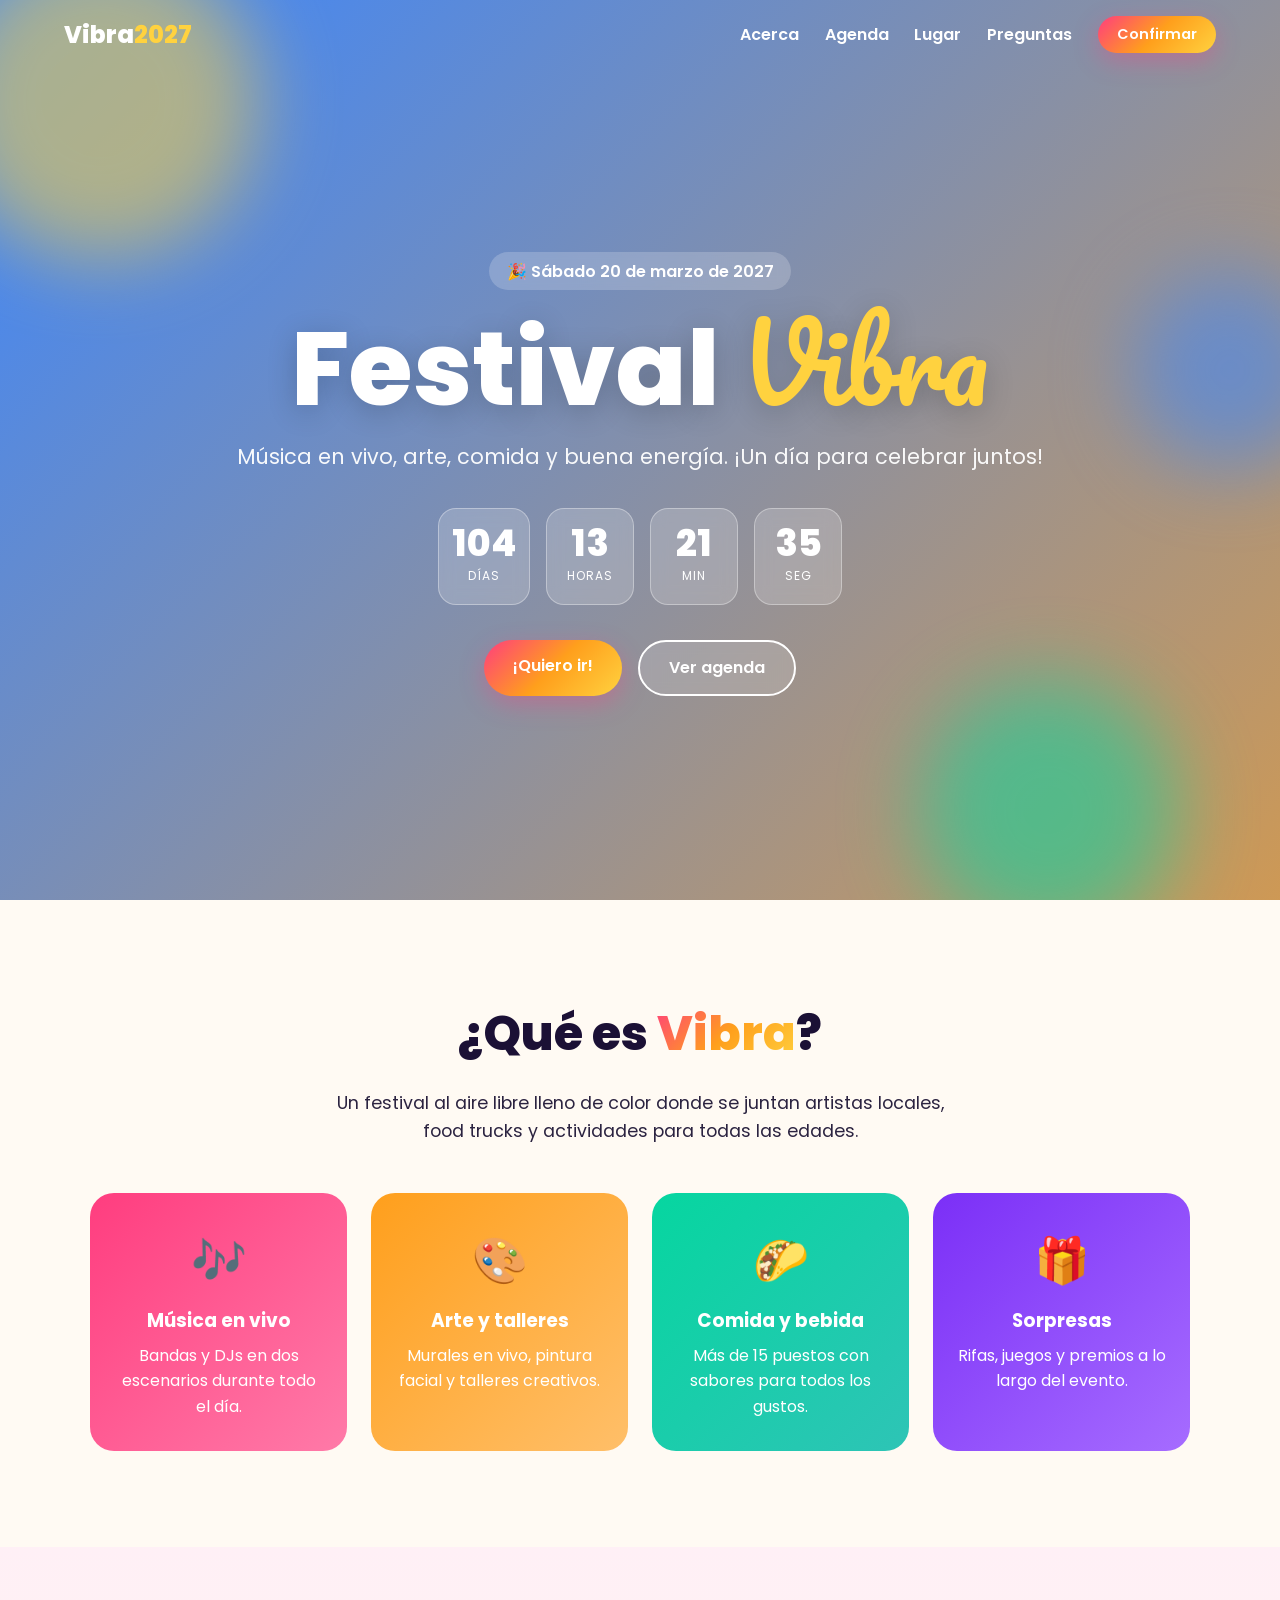
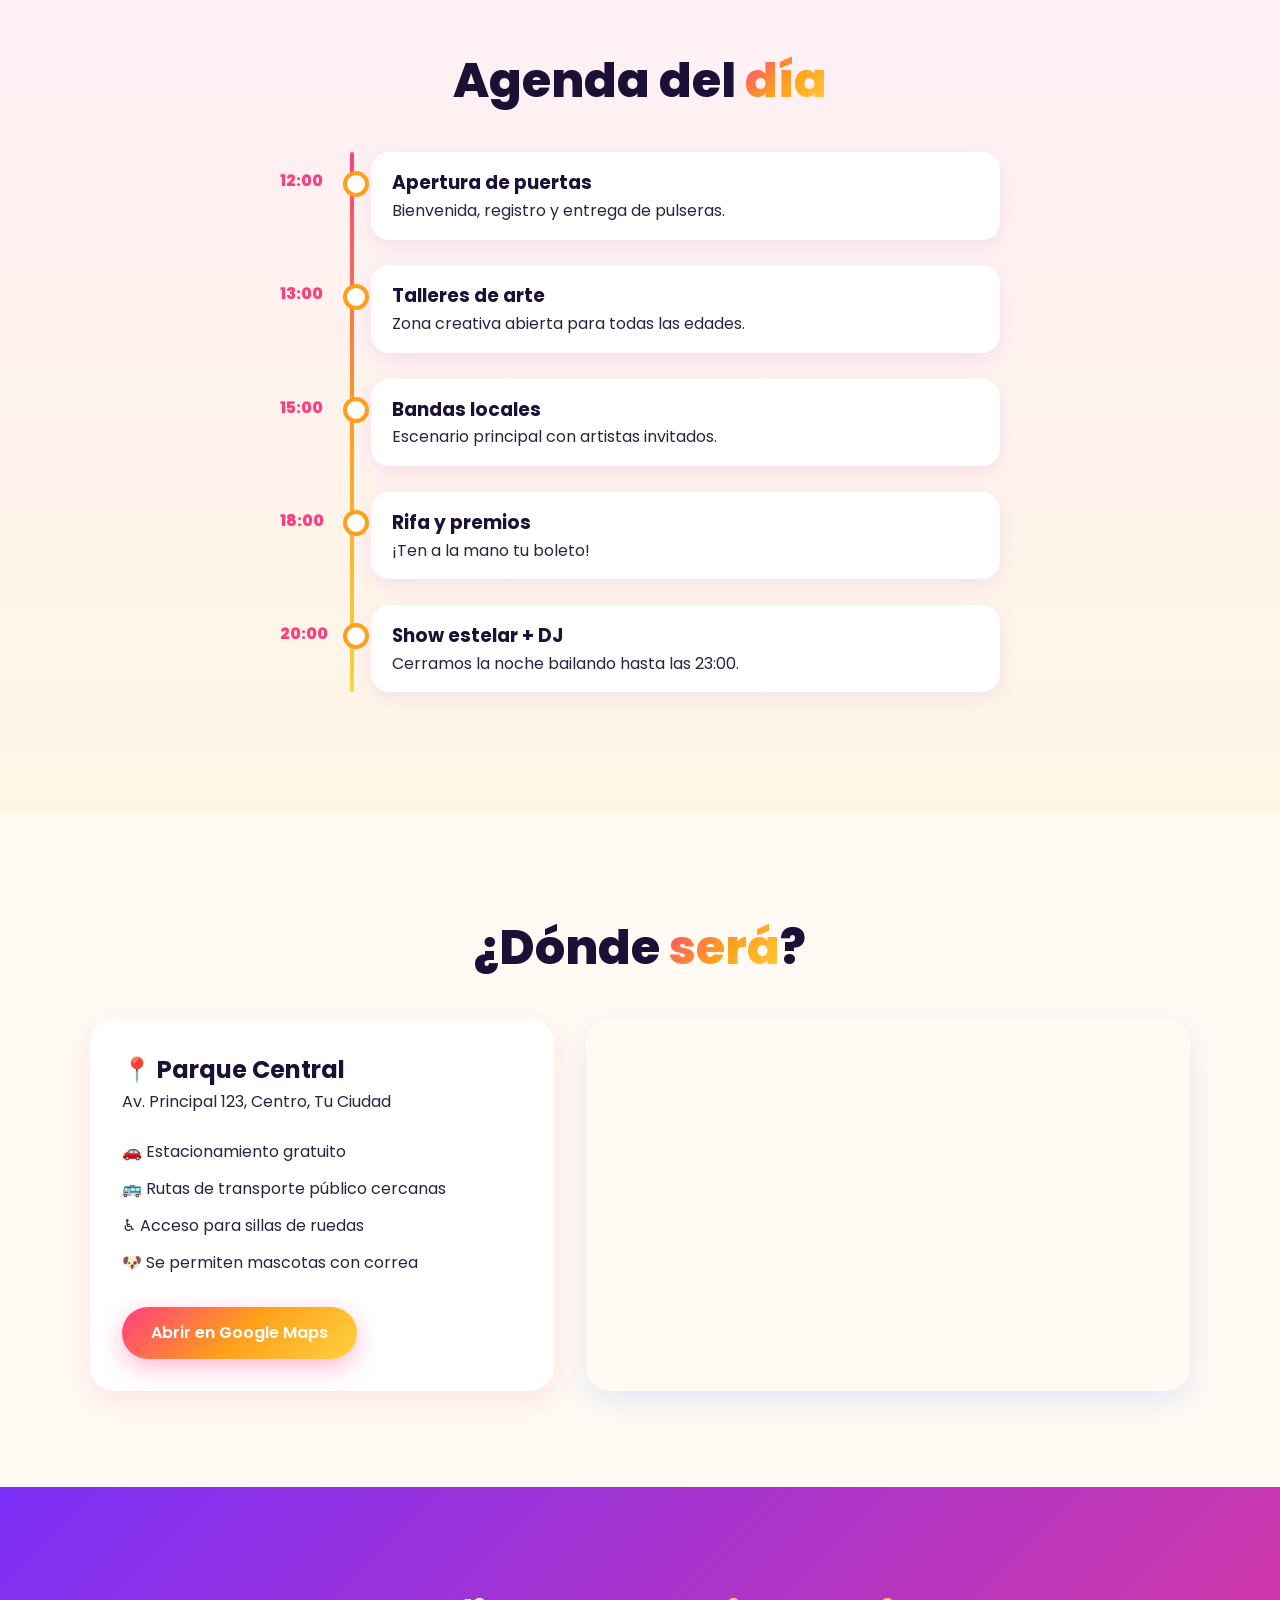
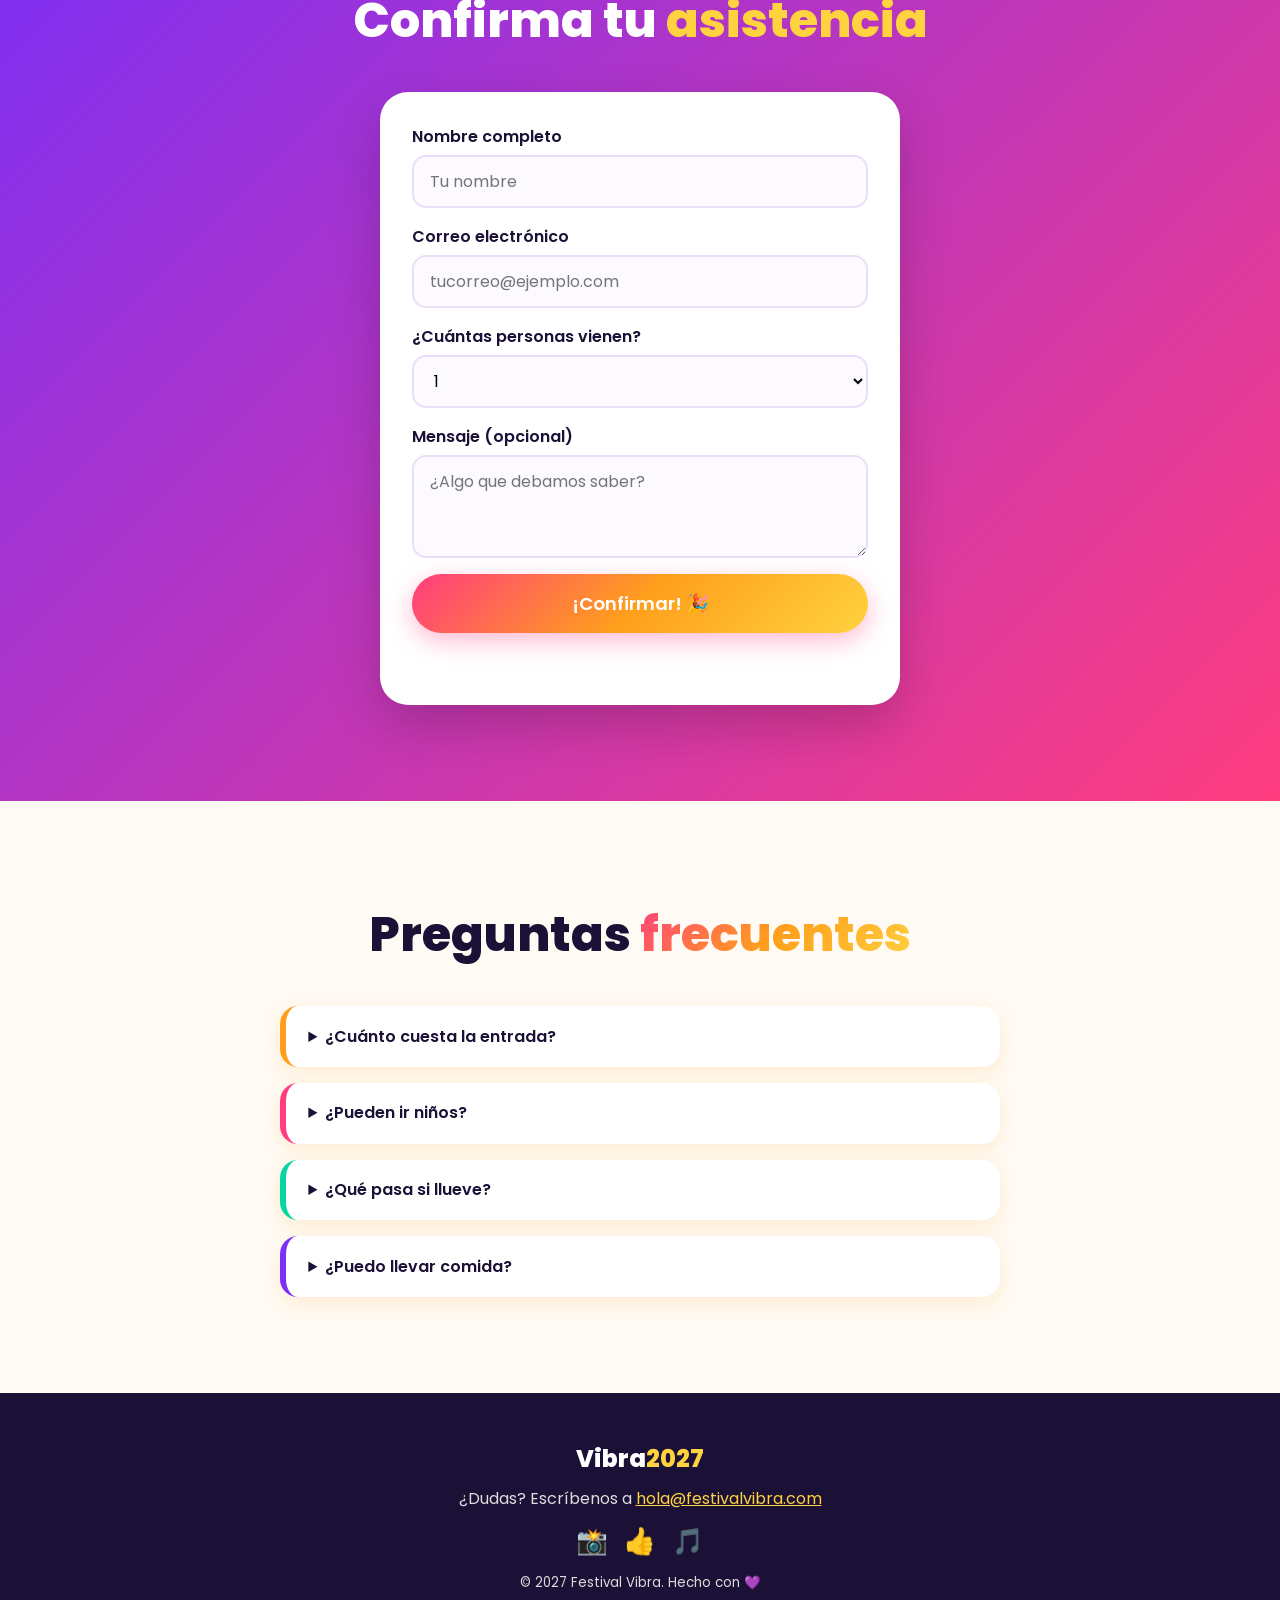
==== index.html @ 3b20f8aa "Agregar página web del evento Festival Vibra Página colorida con portada animada, cuenta regresiva, " ====
<!DOCTYPE html>
<html lang="es">
<head>
  <meta charset="UTF-8" />
  <meta name="viewport" content="width=device-width, initial-scale=1.0" />
  <title>Festival Vibra 2027</title>
  <meta name="description" content="Festival Vibra 2027: música, arte y comida en un solo lugar. ¡Confirma tu asistencia!" />
  <link rel="preconnect" href="https://fonts.googleapis.com" />
  <link rel="preconnect" href="https://fonts.gstatic.com" crossorigin />
  <link href="https://fonts.googleapis.com/css2?family=Poppins:wght@400;600;800&family=Pacifico&display=swap" rel="stylesheet" />
  <link rel="stylesheet" href="styles.css" />
</head>
<body>
  <!-- Navegación -->
  <header class="nav">
    <a href="#inicio" class="logo">Vibra<span>2027</span></a>
    <button class="nav-toggle" aria-label="Abrir menú" aria-expanded="false">☰</button>
    <nav class="nav-links">
      <a href="#acerca">Acerca</a>
      <a href="#agenda">Agenda</a>
      <a href="#lugar">Lugar</a>
      <a href="#faq">Preguntas</a>
      <a href="#rsvp" class="btn btn-small">Confirmar</a>
    </nav>
  </header>

  <!-- Portada -->
  <section id="inicio" class="hero">
    <div class="blob b1"></div>
    <div class="blob b2"></div>
    <div class="blob b3"></div>
    <div class="hero-content">
      <p class="tag">🎉 Sábado 20 de marzo de 2027</p>
      <h1>Festival <span class="script">Vibra</span></h1>
      <p class="subtitle">Música en vivo, arte, comida y buena energía. ¡Un día para celebrar juntos!</p>

      <div class="countdown" id="countdown" aria-live="polite">
        <div><span id="dias">00</span><small>Días</small></div>
        <div><span id="horas">00</span><small>Horas</small></div>
        <div><span id="minutos">00</span><small>Min</small></div>
        <div><span id="segundos">00</span><small>Seg</small></div>
      </div>

      <div class="hero-buttons">
        <a href="#rsvp" class="btn">¡Quiero ir!</a>
        <a href="#agenda" class="btn btn-outline">Ver agenda</a>
      </div>
    </div>
  </section>

  <!-- Acerca -->
  <section id="acerca" class="section">
    <h2 class="title">¿Qué es <span>Vibra</span>?</h2>
    <p class="lead">Un festival al aire libre lleno de color donde se juntan artistas locales, food trucks y actividades para todas las edades.</p>
    <div class="cards">
      <article class="card c-pink reveal">
        <div class="icon">🎶</div>
        <h3>Música en vivo</h3>
        <p>Bandas y DJs en dos escenarios durante todo el día.</p>
      </article>
      <article class="card c-orange reveal">
        <div class="icon">🎨</div>
        <h3>Arte y talleres</h3>
        <p>Murales en vivo, pintura facial y talleres creativos.</p>
      </article>
      <article class="card c-teal reveal">
        <div class="icon">🌮</div>
        <h3>Comida y bebida</h3>
        <p>Más de 15 puestos con sabores para todos los gustos.</p>
      </article>
      <article class="card c-purple reveal">
        <div class="icon">🎁</div>
        <h3>Sorpresas</h3>
        <p>Rifas, juegos y premios a lo largo del evento.</p>
      </article>
    </div>
  </section>

  <!-- Agenda -->
  <section id="agenda" class="section section-alt">
    <h2 class="title">Agenda del <span>día</span></h2>
    <ol class="timeline">
      <li class="reveal"><time>12:00</time><div><h3>Apertura de puertas</h3><p>Bienvenida, registro y entrega de pulseras.</p></div></li>
      <li class="reveal"><time>13:00</time><div><h3>Talleres de arte</h3><p>Zona creativa abierta para todas las edades.</p></div></li>
      <li class="reveal"><time>15:00</time><div><h3>Bandas locales</h3><p>Escenario principal con artistas invitados.</p></div></li>
      <li class="reveal"><time>18:00</time><div><h3>Rifa y premios</h3><p>¡Ten a la mano tu boleto!</p></div></li>
      <li class="reveal"><time>20:00</time><div><h3>Show estelar + DJ</h3><p>Cerramos la noche bailando hasta las 23:00.</p></div></li>
    </ol>
  </section>

  <!-- Lugar -->
  <section id="lugar" class="section">
    <h2 class="title">¿Dónde <span>será</span>?</h2>
    <div class="place">
      <div class="place-info reveal">
        <h3>📍 Parque Central</h3>
        <p>Av. Principal 123, Centro, Tu Ciudad</p>
        <ul>
          <li>🚗 Estacionamiento gratuito</li>
          <li>🚌 Rutas de transporte público cercanas</li>
          <li>♿ Acceso para sillas de ruedas</li>
          <li>🐶 Se permiten mascotas con correa</li>
        </ul>
        <a class="btn" target="_blank" rel="noopener" href="https://www.google.com/maps/search/?api=1&query=Parque+Central">Abrir en Google Maps</a>
      </div>
      <div class="map reveal">
        <iframe title="Mapa del lugar" loading="lazy"
          src="https://www.google.com/maps?q=Parque+Central&output=embed"></iframe>
      </div>
    </div>
  </section>

  <!-- RSVP -->
  <section id="rsvp" class="section section-rsvp">
    <h2 class="title light">Confirma tu <span>asistencia</span></h2>
    <form id="rsvp-form" class="rsvp-form reveal" novalidate>
      <label>Nombre completo
        <input type="text" name="nombre" required placeholder="Tu nombre" />
      </label>
      <label>Correo electrónico
        <input type="email" name="correo" required placeholder="tucorreo@ejemplo.com" />
      </label>
      <label>¿Cuántas personas vienen?
        <select name="personas">
          <option>1</option><option>2</option><option>3</option><option>4</option><option>5+</option>
        </select>
      </label>
      <label>Mensaje (opcional)
        <textarea name="mensaje" rows="3" placeholder="¿Algo que debamos saber?"></textarea>
      </label>
      <button type="submit" class="btn btn-big">¡Confirmar! 🎉</button>
      <p class="form-msg" id="form-msg" role="status"></p>
    </form>
  </section>

  <!-- FAQ -->
  <section id="faq" class="section">
    <h2 class="title">Preguntas <span>frecuentes</span></h2>
    <div class="faq">
      <details><summary>¿Cuánto cuesta la entrada?</summary><p>La entrada es gratuita, solo necesitas confirmar tu asistencia.</p></details>
      <details><summary>¿Pueden ir niños?</summary><p>¡Claro! Habrá zona infantil y actividades para toda la familia.</p></details>
      <details><summary>¿Qué pasa si llueve?</summary><p>Contamos con carpas techadas; el evento se realiza con lluvia o sol.</p></details>
      <details><summary>¿Puedo llevar comida?</summary><p>Puedes llevar agua y snacks; también habrá muchos puestos de comida.</p></details>
    </div>
  </section>

  <footer class="footer">
    <p class="logo">Vibra<span>2027</span></p>
    <p>¿Dudas? Escríbenos a <a href="mailto:hola@festivalvibra.com">hola@festivalvibra.com</a></p>
    <div class="social">
      <a href="#" aria-label="Instagram">📸</a>
      <a href="#" aria-label="Facebook">👍</a>
      <a href="#" aria-label="TikTok">🎵</a>
    </div>
    <small>© 2027 Festival Vibra. Hecho con 💜</small>
  </footer>

  <script src="script.js"></script>
</body>
</html>
---- styles.css ----
/* ===== Colores (cámbialos aquí) ===== */
:root {
  --rosa: #ff3d7f;
  --naranja: #ff9f1c;
  --amarillo: #ffd23f;
  --turquesa: #06d6a0;
  --morado: #7b2ff7;
  --azul: #3a86ff;
  --oscuro: #1b1035;
  --texto: #2b2340;
  --fondo: #fffaf3;
  --degradado: linear-gradient(135deg, var(--rosa), var(--naranja) 50%, var(--amarillo));
}

* { box-sizing: border-box; margin: 0; padding: 0; }
html { scroll-behavior: smooth; }
body {
  font-family: "Poppins", system-ui, sans-serif;
  color: var(--texto);
  background: var(--fondo);
  line-height: 1.6;
  overflow-x: hidden;
}
a { color: inherit; }
img, iframe { max-width: 100%; }

/* ===== Botones ===== */
.btn {
  display: inline-block;
  padding: 0.85rem 1.8rem;
  border: none;
  border-radius: 999px;
  background: var(--degradado);
  color: #fff;
  font: 600 1rem "Poppins", sans-serif;
  text-decoration: none;
  cursor: pointer;
  box-shadow: 0 8px 24px rgba(255, 61, 127, 0.35);
  transition: transform 0.2s, box-shadow 0.2s;
}
.btn:hover { transform: translateY(-3px) scale(1.03); box-shadow: 0 12px 30px rgba(255, 61, 127, 0.5); }
.btn-outline { background: rgba(255,255,255,0.15); border: 2px solid #fff; box-shadow: none; backdrop-filter: blur(6px); }
.btn-small { padding: 0.5rem 1.2rem; font-size: 0.9rem; }
.btn-big { width: 100%; font-size: 1.15rem; padding: 1rem; }

/* ===== Navegación ===== */
.nav {
  position: fixed; inset: 0 0 auto 0; z-index: 50;
  display: flex; align-items: center; justify-content: space-between;
  padding: 1rem 5vw;
  transition: background 0.3s, box-shadow 0.3s;
}
.nav.scrolled { background: rgba(27, 16, 53, 0.92); backdrop-filter: blur(10px); box-shadow: 0 4px 20px rgba(0,0,0,0.2); }
.logo { font: 800 1.5rem "Poppins", sans-serif; color: #fff; text-decoration: none; }
.logo span { color: var(--amarillo); }
.nav-links { display: flex; gap: 1.6rem; align-items: center; }
.nav-links a { color: #fff; text-decoration: none; font-weight: 600; }
.nav-links a:not(.btn):hover { color: var(--amarillo); }
.nav-toggle { display: none; background: none; border: none; color: #fff; font-size: 1.8rem; cursor: pointer; }

/* ===== Portada ===== */
.hero {
  position: relative; min-height: 100vh;
  display: grid; place-items: center; text-align: center;
  padding: 7rem 1rem 4rem;
  background: linear-gradient(-45deg, var(--morado), var(--rosa), var(--naranja), var(--azul));
  background-size: 400% 400%;
  animation: gradiente 14s ease infinite;
  color: #fff; overflow: hidden;
}
@keyframes gradiente { 0%,100% { background-position: 0% 50%; } 50% { background-position: 100% 50%; } }
.blob { position: absolute; border-radius: 50%; filter: blur(40px); opacity: 0.55; animation: flotar 9s ease-in-out infinite; }
.b1 { width: 320px; height: 320px; background: var(--amarillo); top: -60px; left: -60px; }
.b2 { width: 260px; height: 260px; background: var(--turquesa); bottom: -40px; right: 8%; animation-delay: -3s; }
.b3 { width: 200px; height: 200px; background: var(--azul); top: 30%; right: -50px; animation-delay: -6s; }
@keyframes flotar { 0%,100% { transform: translate(0,0) scale(1); } 50% { transform: translate(30px,-30px) scale(1.1); } }
.hero-content { position: relative; z-index: 1; max-width: 820px; }
.tag { display: inline-block; background: rgba(255,255,255,0.2); padding: 0.4rem 1.1rem; border-radius: 999px; font-weight: 600; backdrop-filter: blur(6px); }
.hero h1 { font-size: clamp(3rem, 10vw, 6.5rem); font-weight: 800; line-height: 1.05; margin: 1rem 0; text-shadow: 0 6px 30px rgba(0,0,0,0.2); }
.script { font-family: "Pacifico", cursive; font-weight: 400; color: var(--amarillo); }
.subtitle { font-size: clamp(1.05rem, 2.5vw, 1.3rem); opacity: 0.95; }

.countdown { display: flex; justify-content: center; gap: 1rem; margin: 2.2rem 0; flex-wrap: wrap; }
.countdown div {
  min-width: 88px; padding: 1rem 0.8rem; border-radius: 18px;
  background: rgba(255,255,255,0.18); backdrop-filter: blur(8px);
  border: 1px solid rgba(255,255,255,0.35);
}
.countdown span { display: block; font-size: 2.3rem; font-weight: 800; line-height: 1; }
.countdown small { text-transform: uppercase; letter-spacing: 1px; font-size: 0.75rem; }
.hero-buttons { display: flex; gap: 1rem; justify-content: center; flex-wrap: wrap; }

/* ===== Secciones ===== */
.section { padding: 6rem 5vw; text-align: center; }
.section-alt { background: linear-gradient(180deg, #fff0f6, #fff6e5); }
.title { font-size: clamp(2rem, 5vw, 3rem); font-weight: 800; color: var(--oscuro); margin-bottom: 1rem; }
.title span { background: var(--degradado); -webkit-background-clip: text; background-clip: text; color: transparent; }
.title.light { color: #fff; }
.title.light span { background: none; color: var(--amarillo); }
.lead { max-width: 640px; margin: 0 auto 3rem; font-size: 1.1rem; }

/* Tarjetas */
.cards { display: grid; grid-template-columns: repeat(auto-fit, minmax(220px, 1fr)); gap: 1.5rem; max-width: 1100px; margin: 0 auto; }
.card { padding: 2rem 1.5rem; border-radius: 24px; color: #fff; transition: transform 0.3s; }
.card:hover { transform: translateY(-8px) rotate(-1deg); }
.card .icon { font-size: 2.8rem; margin-bottom: 0.6rem; }
.card h3 { margin-bottom: 0.4rem; }
.c-pink { background: linear-gradient(135deg, #ff3d7f, #ff7aa8); }
.c-orange { background: linear-gradient(135deg, #ff9f1c, #ffbf69); }
.c-teal { background: linear-gradient(135deg, #06d6a0, #2ec4b6); }
.c-purple { background: linear-gradient(135deg, #7b2ff7, #a66cff); }

/* Agenda */
.timeline { list-style: none; max-width: 720px; margin: 2rem auto 0; text-align: left; position: relative; }
.timeline::before { content: ""; position: absolute; left: 70px; top: 0; bottom: 0; width: 4px; border-radius: 4px; background: var(--degradado); }
.timeline li { display: flex; gap: 2.2rem; align-items: flex-start; margin-bottom: 1.6rem; position: relative; }
.timeline time { flex: 0 0 56px; font-weight: 800; color: var(--rosa); padding-top: 1rem; }
.timeline li::before { content: ""; position: absolute; left: 63px; top: 1.15rem; width: 18px; height: 18px; border-radius: 50%; background: #fff; border: 4px solid var(--naranja); }
.timeline li div { background: #fff; padding: 1rem 1.3rem; border-radius: 18px; box-shadow: 0 6px 20px rgba(123,47,247,0.1); flex: 1; }
.timeline h3 { color: var(--oscuro); }

/* Lugar */
.place { display: grid; grid-template-columns: 1fr 1.3fr; gap: 2rem; max-width: 1100px; margin: 2rem auto 0; text-align: left; align-items: stretch; }
.place-info { background: #fff; padding: 2rem; border-radius: 24px; box-shadow: 0 10px 30px rgba(255,61,127,0.12); }
.place-info h3 { font-size: 1.5rem; color: var(--oscuro); }
.place-info ul { list-style: none; margin: 1.2rem 0 1.6rem; }
.place-info li { padding: 0.35rem 0; }
.map { border-radius: 24px; overflow: hidden; min-height: 320px; box-shadow: 0 10px 30px rgba(58,134,255,0.15); }
.map iframe { width: 100%; height: 100%; min-height: 320px; border: 0; }

/* RSVP */
.section-rsvp { background: linear-gradient(135deg, var(--morado), var(--rosa)); }
.rsvp-form {
  max-width: 520px; margin: 2rem auto 0; padding: 2rem;
  background: #fff; border-radius: 28px; text-align: left;
  display: grid; gap: 1rem; box-shadow: 0 20px 50px rgba(0,0,0,0.2);
}
.rsvp-form label { min-width: 0; display: grid; gap: 0.35rem; font-weight: 600; color: var(--oscuro); }
.rsvp-form input, .rsvp-form select, .rsvp-form textarea {
  font: 400 1rem "Poppins", sans-serif; padding: 0.75rem 1rem;
  width: 100%; min-width: 0;
  border: 2px solid #eadff7; border-radius: 14px; background: #fcfaff;
  transition: border-color 0.2s, box-shadow 0.2s;
}
.rsvp-form input:focus, .rsvp-form select:focus, .rsvp-form textarea:focus { outline: none; border-color: var(--rosa); box-shadow: 0 0 0 4px rgba(255,61,127,0.15); }
.rsvp-form .invalid { border-color: #e63946; }
.form-msg { text-align: center; font-weight: 600; min-height: 1.5em; }
.form-msg.ok { color: #058c68; }
.form-msg.error { color: #e63946; }

/* FAQ */
.faq { max-width: 720px; margin: 2rem auto 0; text-align: left; display: grid; gap: 1rem; }
.faq details { background: #fff; border-radius: 18px; padding: 1.1rem 1.4rem; box-shadow: 0 6px 18px rgba(255,159,28,0.15); border-left: 6px solid var(--naranja); }
.faq details:nth-child(2) { border-color: var(--rosa); }
.faq details:nth-child(3) { border-color: var(--turquesa); }
.faq details:nth-child(4) { border-color: var(--morado); }
.faq summary { font-weight: 600; cursor: pointer; color: var(--oscuro); }
.faq details p { margin-top: 0.6rem; }

/* Footer */
.footer { background: var(--oscuro); color: #ddd; text-align: center; padding: 3rem 1rem; display: grid; gap: 0.6rem; }
.footer a { color: var(--amarillo); }
.social { display: flex; justify-content: center; gap: 1rem; font-size: 1.6rem; }
.social a { text-decoration: none; transition: transform 0.2s; }
.social a:hover { transform: scale(1.25); }

/* Animación al hacer scroll */
.reveal { opacity: 0; transform: translateY(30px); transition: opacity 0.7s ease, transform 0.7s ease; }
.reveal.visible { opacity: 1; transform: none; }

/* Confeti */
.confeti { position: fixed; top: -12px; width: 10px; height: 14px; z-index: 100; pointer-events: none; animation: caer linear forwards; }
@keyframes caer { to { transform: translateY(105vh) rotate(720deg); } }

/* ===== Celular ===== */
@media (max-width: 800px) {
  .nav-toggle { display: block; }
  .nav-links {
    position: absolute; top: 100%; left: 0; right: 0;
    flex-direction: column; gap: 1rem; padding: 1.5rem;
    background: rgba(27,16,53,0.97);
    display: none;
  }
  .nav-links.open { display: flex; }
  .nav { background: rgba(27,16,53,0.85); }
  .place { grid-template-columns: 1fr; }
  .rsvp-form { padding: 1.4rem; }
  .countdown div { min-width: 70px; }
  .countdown span { font-size: 1.8rem; }
  .timeline::before { left: 54px; }
  .timeline li { gap: 1.6rem; }
  .timeline time { flex-basis: 44px; font-size: 0.9rem; }
  .timeline li::before { left: 47px; }
}

@media (prefers-reduced-motion: reduce) {
  *, *::before, *::after { animation: none !important; transition: none !important; }
  .reveal { opacity: 1; transform: none; }
}
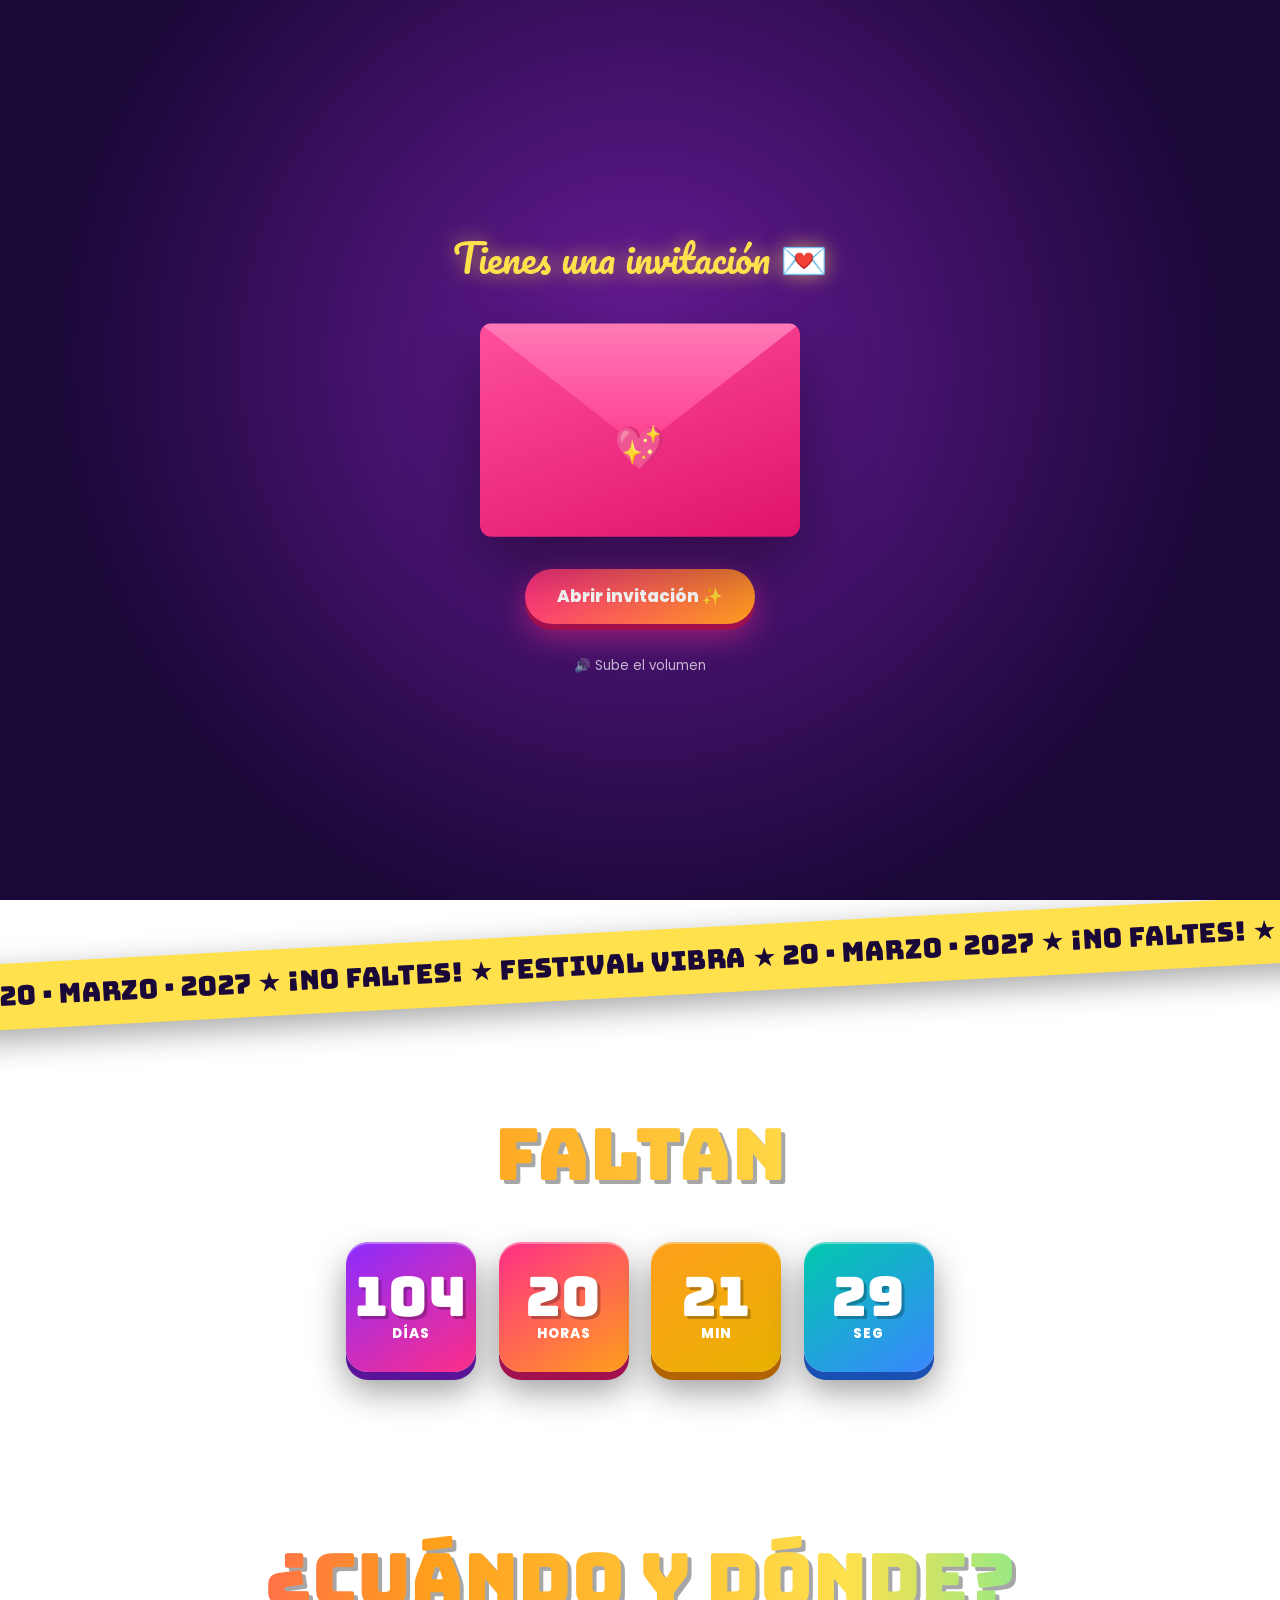
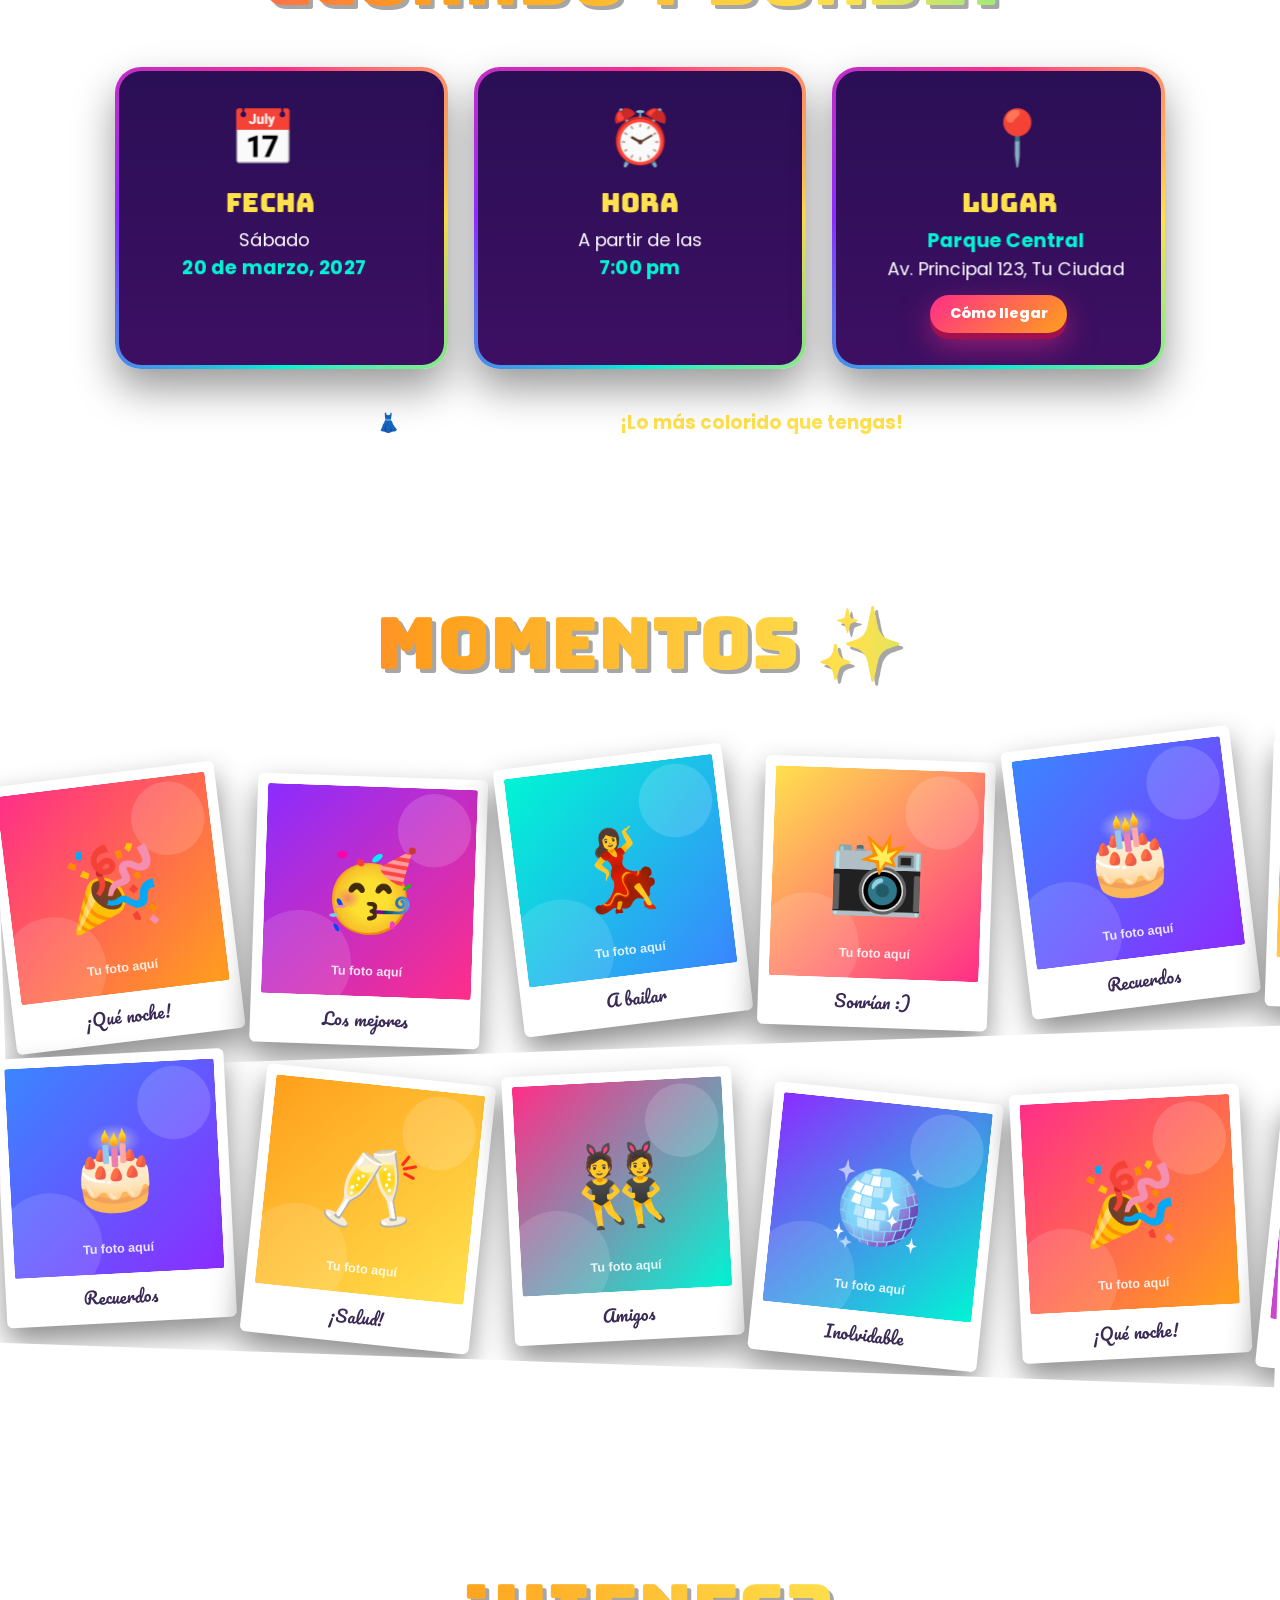
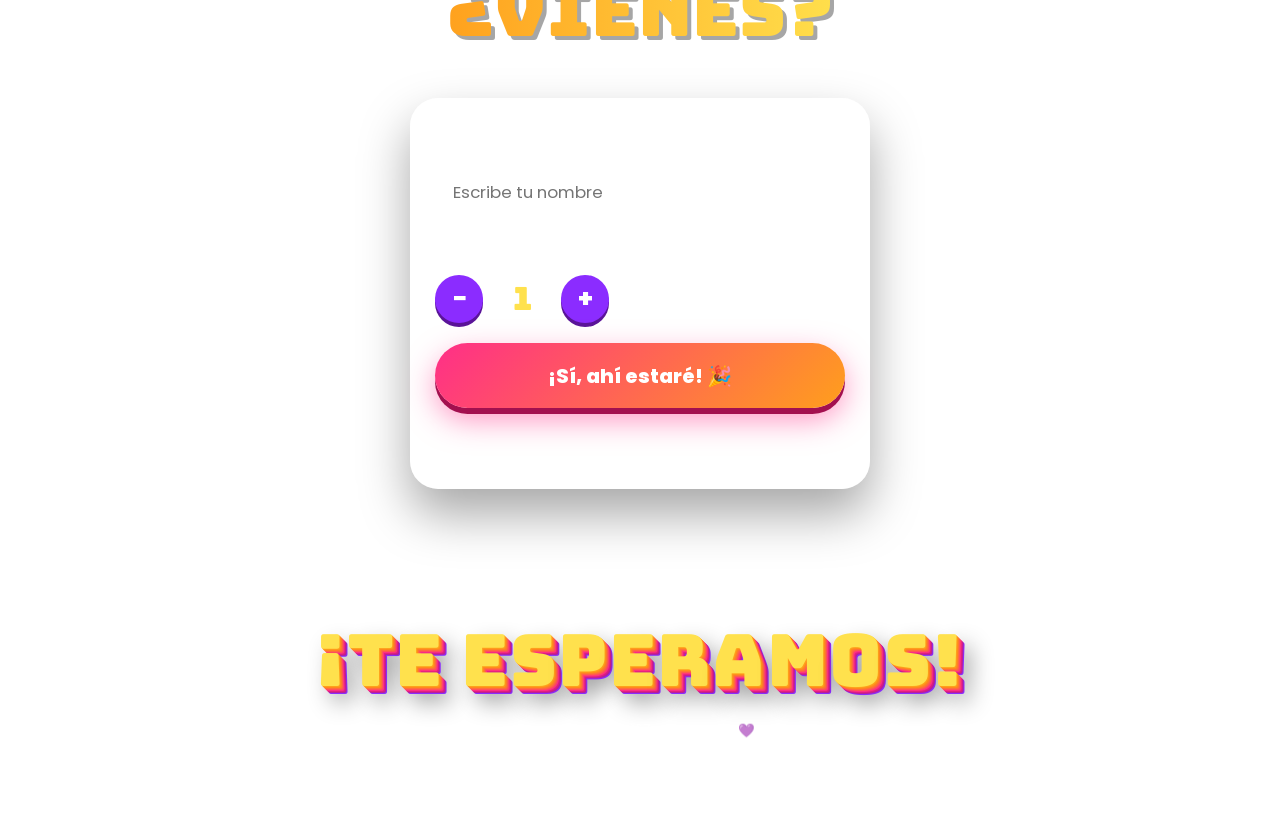
==== commit 0593bc22: "Convertir la página en invitación interactiva con 3D y música - Sobre animado que se abre al tocarlo" ====
--- a/index.html
+++ b/index.html
@@ -3,158 +3,135 @@
 <head>
   <meta charset="UTF-8" />
   <meta name="viewport" content="width=device-width, initial-scale=1.0" />
-  <title>Festival Vibra 2027</title>
-  <meta name="description" content="Festival Vibra 2027: música, arte y comida en un solo lugar. ¡Confirma tu asistencia!" />
+  <title>Festival Vibra · Invitación</title>
+  <meta name="description" content="¡Estás invitad@ al Festival Vibra! Sábado 20 de marzo de 2027." />
+  <meta name="theme-color" content="#2a0b4d" />
   <link rel="preconnect" href="https://fonts.googleapis.com" />
   <link rel="preconnect" href="https://fonts.gstatic.com" crossorigin />
-  <link href="https://fonts.googleapis.com/css2?family=Poppins:wght@400;600;800&family=Pacifico&display=swap" rel="stylesheet" />
+  <link href="https://fonts.googleapis.com/css2?family=Bungee&family=Pacifico&family=Poppins:wght@400;600;800&display=swap" rel="stylesheet" />
   <link rel="stylesheet" href="styles.css" />
 </head>
-<body>
-  <!-- Navegación -->
-  <header class="nav">
-    <a href="#inicio" class="logo">Vibra<span>2027</span></a>
-    <button class="nav-toggle" aria-label="Abrir menú" aria-expanded="false">☰</button>
-    <nav class="nav-links">
-      <a href="#acerca">Acerca</a>
-      <a href="#agenda">Agenda</a>
-      <a href="#lugar">Lugar</a>
-      <a href="#faq">Preguntas</a>
-      <a href="#rsvp" class="btn btn-small">Confirmar</a>
-    </nav>
-  </header>
+<body class="bloqueado">
 
-  <!-- Portada -->
-  <section id="inicio" class="hero">
-    <div class="blob b1"></div>
-    <div class="blob b2"></div>
-    <div class="blob b3"></div>
-    <div class="hero-content">
-      <p class="tag">🎉 Sábado 20 de marzo de 2027</p>
-      <h1>Festival <span class="script">Vibra</span></h1>
-      <p class="subtitle">Música en vivo, arte, comida y buena energía. ¡Un día para celebrar juntos!</p>
+  <!-- ===== Pantalla de entrada: sobre que se abre ===== -->
+  <div id="intro" class="intro">
+    <p class="intro-texto">Tienes una invitación 💌</p>
+    <div class="sobre" id="sobre" role="button" tabindex="0" aria-label="Abrir invitación">
+      <div class="carta"><span>20·03·27</span></div>
+      <div class="frente"></div>
+      <div class="solapa"></div>
+      <div class="sello">💖</div>
+    </div>
+    <button class="btn" id="abrir">Abrir invitación ✨</button>
+    <small class="intro-nota">🔊 Sube el volumen</small>
+  </div>
 
-      <div class="countdown" id="countdown" aria-live="polite">
-        <div><span id="dias">00</span><small>Días</small></div>
-        <div><span id="horas">00</span><small>Horas</small></div>
-        <div><span id="minutos">00</span><small>Min</small></div>
-        <div><span id="segundos">00</span><small>Seg</small></div>
-      </div>
+  <!-- Fondo 3D -->
+  <canvas id="fondo3d" aria-hidden="true"></canvas>
+  <div id="flotantes" aria-hidden="true"></div>
 
-      <div class="hero-buttons">
-        <a href="#rsvp" class="btn">¡Quiero ir!</a>
-        <a href="#agenda" class="btn btn-outline">Ver agenda</a>
+  <!-- Botón de música -->
+  <button id="musica" class="musica" aria-label="Pausar o reproducir música">
+    <span class="eq"><i></i><i></i><i></i><i></i></span>
+  </button>
+
+  <main>
+    <!-- ===== Portada ===== -->
+    <section class="hero">
+      <p class="pre reveal">Te invitamos al</p>
+      <h1 class="titulo3d" data-ola>FESTIVAL</h1>
+      <p class="neon">Vibra</p>
+      <p class="chips reveal">
+        <span>🎶 Música</span><span>💃 Baile</span><span>🎁 Sorpresas</span>
+      </p>
+      <a href="#cuenta" class="bajar" aria-label="Ver más">⌄</a>
+    </section>
+
+    <!-- Banda que se mueve -->
+    <div class="banda" aria-hidden="true">
+      <div class="banda-track">
+        <span>★ 20 · MARZO · 2027 ★ ¡NO FALTES! ★ FESTIVAL VIBRA ★ 20 · MARZO · 2027 ★ ¡NO FALTES! ★ FESTIVAL VIBRA&nbsp;</span>
+        <span>★ 20 · MARZO · 2027 ★ ¡NO FALTES! ★ FESTIVAL VIBRA ★ 20 · MARZO · 2027 ★ ¡NO FALTES! ★ FESTIVAL VIBRA&nbsp;</span>
       </div>
     </div>
-  </section>
 
-  <!-- Acerca -->
-  <section id="acerca" class="section">
-    <h2 class="title">¿Qué es <span>Vibra</span>?</h2>
-    <p class="lead">Un festival al aire libre lleno de color donde se juntan artistas locales, food trucks y actividades para todas las edades.</p>
-    <div class="cards">
-      <article class="card c-pink reveal">
-        <div class="icon">🎶</div>
-        <h3>Música en vivo</h3>
-        <p>Bandas y DJs en dos escenarios durante todo el día.</p>
-      </article>
-      <article class="card c-orange reveal">
-        <div class="icon">🎨</div>
-        <h3>Arte y talleres</h3>
-        <p>Murales en vivo, pintura facial y talleres creativos.</p>
-      </article>
-      <article class="card c-teal reveal">
-        <div class="icon">🌮</div>
-        <h3>Comida y bebida</h3>
-        <p>Más de 15 puestos con sabores para todos los gustos.</p>
-      </article>
-      <article class="card c-purple reveal">
-        <div class="icon">🎁</div>
-        <h3>Sorpresas</h3>
-        <p>Rifas, juegos y premios a lo largo del evento.</p>
-      </article>
-    </div>
-  </section>
+    <!-- ===== Cuenta regresiva ===== -->
+    <section id="cuenta" class="seccion">
+      <h2 class="titulo-seccion reveal">Faltan</h2>
+      <div class="cuenta" id="cuenta-reg">
+        <div class="cubo reveal"><b id="dias">00</b><small>días</small></div>
+        <div class="cubo reveal"><b id="horas">00</b><small>horas</small></div>
+        <div class="cubo reveal"><b id="minutos">00</b><small>min</small></div>
+        <div class="cubo reveal"><b id="segundos">00</b><small>seg</small></div>
+      </div>
+    </section>
 
-  <!-- Agenda -->
-  <section id="agenda" class="section section-alt">
-    <h2 class="title">Agenda del <span>día</span></h2>
-    <ol class="timeline">
-      <li class="reveal"><time>12:00</time><div><h3>Apertura de puertas</h3><p>Bienvenida, registro y entrega de pulseras.</p></div></li>
-      <li class="reveal"><time>13:00</time><div><h3>Talleres de arte</h3><p>Zona creativa abierta para todas las edades.</p></div></li>
-      <li class="reveal"><time>15:00</time><div><h3>Bandas locales</h3><p>Escenario principal con artistas invitados.</p></div></li>
-      <li class="reveal"><time>18:00</time><div><h3>Rifa y premios</h3><p>¡Ten a la mano tu boleto!</p></div></li>
-      <li class="reveal"><time>20:00</time><div><h3>Show estelar + DJ</h3><p>Cerramos la noche bailando hasta las 23:00.</p></div></li>
-    </ol>
-  </section>
+    <!-- ===== Detalles ===== -->
+    <section class="seccion">
+      <h2 class="titulo-seccion reveal">¿Cuándo y dónde?</h2>
+      <div class="detalles">
+        <article class="tarjeta tilt reveal">
+          <div class="emoji">📅</div>
+          <h3>Fecha</h3>
+          <p>Sábado<br /><strong>20 de marzo, 2027</strong></p>
+        </article>
+        <article class="tarjeta tilt reveal">
+          <div class="emoji">⏰</div>
+          <h3>Hora</h3>
+          <p>A partir de las<br /><strong>7:00 pm</strong></p>
+        </article>
+        <article class="tarjeta tilt reveal">
+          <div class="emoji">📍</div>
+          <h3>Lugar</h3>
+          <p><strong>Parque Central</strong><br />Av. Principal 123, Tu Ciudad</p>
+          <a class="btn btn-mini" target="_blank" rel="noopener"
+             href="https://www.google.com/maps/search/?api=1&query=Parque+Central">Cómo llegar</a>
+        </article>
+      </div>
+      <p class="vestimenta reveal">👗 Código de vestimenta: <strong>¡Lo más colorido que tengas!</strong></p>
+    </section>
 
-  <!-- Lugar -->
-  <section id="lugar" class="section">
-    <h2 class="title">¿Dónde <span>será</span>?</h2>
-    <div class="place">
-      <div class="place-info reveal">
-        <h3>📍 Parque Central</h3>
-        <p>Av. Principal 123, Centro, Tu Ciudad</p>
-        <ul>
-          <li>🚗 Estacionamiento gratuito</li>
-          <li>🚌 Rutas de transporte público cercanas</li>
-          <li>♿ Acceso para sillas de ruedas</li>
-          <li>🐶 Se permiten mascotas con correa</li>
-        </ul>
-        <a class="btn" target="_blank" rel="noopener" href="https://www.google.com/maps/search/?api=1&query=Parque+Central">Abrir en Google Maps</a>
-      </div>
-      <div class="map reveal">
-        <iframe title="Mapa del lugar" loading="lazy"
-          src="https://www.google.com/maps?q=Parque+Central&output=embed"></iframe>
-      </div>
-    </div>
-  </section>
+    <!-- ===== Carril de fotos ===== -->
+    <section class="seccion fotos-seccion">
+      <h2 class="titulo-seccion reveal">Momentos ✨</h2>
+      <div class="carril"><div class="carril-track" id="carril1"></div></div>
+      <div class="carril reverso"><div class="carril-track" id="carril2"></div></div>
+      <p class="pista">Toca una foto para verla en grande</p>
+    </section>
 
-  <!-- RSVP -->
-  <section id="rsvp" class="section section-rsvp">
-    <h2 class="title light">Confirma tu <span>asistencia</span></h2>
-    <form id="rsvp-form" class="rsvp-form reveal" novalidate>
-      <label>Nombre completo
-        <input type="text" name="nombre" required placeholder="Tu nombre" />
-      </label>
-      <label>Correo electrónico
-        <input type="email" name="correo" required placeholder="tucorreo@ejemplo.com" />
-      </label>
-      <label>¿Cuántas personas vienen?
-        <select name="personas">
-          <option>1</option><option>2</option><option>3</option><option>4</option><option>5+</option>
-        </select>
-      </label>
-      <label>Mensaje (opcional)
-        <textarea name="mensaje" rows="3" placeholder="¿Algo que debamos saber?"></textarea>
-      </label>
-      <button type="submit" class="btn btn-big">¡Confirmar! 🎉</button>
-      <p class="form-msg" id="form-msg" role="status"></p>
-    </form>
-  </section>
+    <!-- ===== Confirmación ===== -->
+    <section id="confirmar" class="seccion">
+      <h2 class="titulo-seccion reveal">¿Vienes?</h2>
+      <form id="rsvp" class="rsvp tilt-suave reveal" novalidate>
+        <label>Tu nombre
+          <input type="text" name="nombre" required placeholder="Escribe tu nombre" autocomplete="name" />
+        </label>
+        <label>¿Cuántos vienen?
+          <div class="contador">
+            <button type="button" data-paso="-1" aria-label="Menos">−</button>
+            <output name="personas" id="personas">1</output>
+            <button type="button" data-paso="1" aria-label="Más">+</button>
+          </div>
+        </label>
+        <button type="submit" class="btn btn-grande">¡Sí, ahí estaré! 🎉</button>
+        <p class="msg" id="msg" role="status"></p>
+      </form>
+    </section>
 
-  <!-- FAQ -->
-  <section id="faq" class="section">
-    <h2 class="title">Preguntas <span>frecuentes</span></h2>
-    <div class="faq">
-      <details><summary>¿Cuánto cuesta la entrada?</summary><p>La entrada es gratuita, solo necesitas confirmar tu asistencia.</p></details>
-      <details><summary>¿Pueden ir niños?</summary><p>¡Claro! Habrá zona infantil y actividades para toda la familia.</p></details>
-      <details><summary>¿Qué pasa si llueve?</summary><p>Contamos con carpas techadas; el evento se realiza con lluvia o sol.</p></details>
-      <details><summary>¿Puedo llevar comida?</summary><p>Puedes llevar agua y snacks; también habrá muchos puestos de comida.</p></details>
-    </div>
-  </section>
+    <footer class="pie">
+      <p class="titulo3d chico" data-ola>¡TE ESPERAMOS!</p>
+      <small>Festival Vibra 2027 · Hecho con 💜</small>
+    </footer>
+  </main>
 
-  <footer class="footer">
-    <p class="logo">Vibra<span>2027</span></p>
-    <p>¿Dudas? Escríbenos a <a href="mailto:hola@festivalvibra.com">hola@festivalvibra.com</a></p>
-    <div class="social">
-      <a href="#" aria-label="Instagram">📸</a>
-      <a href="#" aria-label="Facebook">👍</a>
-      <a href="#" aria-label="TikTok">🎵</a>
-    </div>
-    <small>© 2027 Festival Vibra. Hecho con 💜</small>
-  </footer>
+  <!-- Visor de fotos -->
+  <div id="visor" class="visor" hidden>
+    <button class="cerrar" aria-label="Cerrar">✕</button>
+    <img alt="" />
+    <p></p>
+  </div>
 
+  <script src="lib/three.min.js"></script>
   <script src="script.js"></script>
 </body>
 </html>
--- a/styles.css
+++ b/styles.css
@@ -1,199 +1,291 @@
 /* ===== Colores (cámbialos aquí) ===== */
 :root {
-  --rosa: #ff3d7f;
+  --rosa: #ff2e88;
   --naranja: #ff9f1c;
-  --amarillo: #ffd23f;
-  --turquesa: #06d6a0;
-  --morado: #7b2ff7;
+  --amarillo: #ffe14d;
+  --turquesa: #00f5d4;
+  --morado: #8b2cff;
   --azul: #3a86ff;
-  --oscuro: #1b1035;
-  --texto: #2b2340;
-  --fondo: #fffaf3;
-  --degradado: linear-gradient(135deg, var(--rosa), var(--naranja) 50%, var(--amarillo));
+  --noche: #1a0838;
+  --arcoiris: linear-gradient(90deg, var(--rosa), var(--naranja), var(--amarillo), var(--turquesa), var(--azul), var(--morado), var(--rosa));
 }
 
 * { box-sizing: border-box; margin: 0; padding: 0; }
 html { scroll-behavior: smooth; }
 body {
   font-family: "Poppins", system-ui, sans-serif;
-  color: var(--texto);
-  background: var(--fondo);
-  line-height: 1.6;
+  color: #fff;
+  background: linear-gradient(-45deg, #1a0838, #4a0d6e, #9b0f6b, #1d1d7a);
+  background-size: 400% 400%;
+  animation: fondo 18s ease infinite;
+  background-attachment: fixed;
   overflow-x: hidden;
-}
-a { color: inherit; }
-img, iframe { max-width: 100%; }
+  min-height: 100vh;
+}
+body.bloqueado { overflow: hidden; height: 100vh; }
+@keyframes fondo { 0%,100% { background-position: 0% 50%; } 50% { background-position: 100% 50%; } }
+main { position: relative; z-index: 2; overflow-x: clip; }
+
+#fondo3d { position: fixed; inset: 0; width: 100%; height: 100%; z-index: 0; pointer-events: none; }
+#flotantes { position: fixed; inset: 0; z-index: 1; pointer-events: none; overflow: hidden; }
+.globo { position: absolute; bottom: -60px; animation: subir linear forwards; will-change: transform; }
+@keyframes subir {
+  0% { transform: translate(0, 0) rotate(0); opacity: 0; }
+  10% { opacity: 0.9; }
+  50% { transform: translate(var(--x), -55vh) rotate(15deg); }
+  100% { transform: translate(0, -115vh) rotate(-10deg); opacity: 0; }
+}
 
 /* ===== Botones ===== */
 .btn {
-  display: inline-block;
-  padding: 0.85rem 1.8rem;
-  border: none;
-  border-radius: 999px;
-  background: var(--degradado);
-  color: #fff;
-  font: 600 1rem "Poppins", sans-serif;
-  text-decoration: none;
-  cursor: pointer;
-  box-shadow: 0 8px 24px rgba(255, 61, 127, 0.35);
-  transition: transform 0.2s, box-shadow 0.2s;
-}
-.btn:hover { transform: translateY(-3px) scale(1.03); box-shadow: 0 12px 30px rgba(255, 61, 127, 0.5); }
-.btn-outline { background: rgba(255,255,255,0.15); border: 2px solid #fff; box-shadow: none; backdrop-filter: blur(6px); }
-.btn-small { padding: 0.5rem 1.2rem; font-size: 0.9rem; }
-.btn-big { width: 100%; font-size: 1.15rem; padding: 1rem; }
-
-/* ===== Navegación ===== */
-.nav {
-  position: fixed; inset: 0 0 auto 0; z-index: 50;
-  display: flex; align-items: center; justify-content: space-between;
-  padding: 1rem 5vw;
-  transition: background 0.3s, box-shadow 0.3s;
-}
-.nav.scrolled { background: rgba(27, 16, 53, 0.92); backdrop-filter: blur(10px); box-shadow: 0 4px 20px rgba(0,0,0,0.2); }
-.logo { font: 800 1.5rem "Poppins", sans-serif; color: #fff; text-decoration: none; }
-.logo span { color: var(--amarillo); }
-.nav-links { display: flex; gap: 1.6rem; align-items: center; }
-.nav-links a { color: #fff; text-decoration: none; font-weight: 600; }
-.nav-links a:not(.btn):hover { color: var(--amarillo); }
-.nav-toggle { display: none; background: none; border: none; color: #fff; font-size: 1.8rem; cursor: pointer; }
+  display: inline-block; border: none; cursor: pointer;
+  padding: 0.9rem 2rem; border-radius: 999px;
+  background: linear-gradient(135deg, var(--rosa), var(--naranja));
+  color: #fff; font: 800 1.05rem "Poppins", sans-serif; text-decoration: none;
+  box-shadow: 0 6px 0 #a3104f, 0 12px 30px rgba(255, 46, 136, 0.5);
+  transition: transform 0.15s, box-shadow 0.15s;
+}
+.btn:hover { transform: translateY(-3px) scale(1.04); }
+.btn:active { transform: translateY(4px); box-shadow: 0 2px 0 #a3104f, 0 6px 16px rgba(255, 46, 136, 0.5); }
+.btn-mini { padding: 0.55rem 1.2rem; font-size: 0.9rem; margin-top: 0.8rem; }
+.btn-grande { width: 100%; font-size: 1.25rem; padding: 1.1rem; }
+
+/* ===== Intro / sobre ===== */
+.intro {
+  position: fixed; inset: 0; z-index: 100;
+  display: flex; flex-direction: column; align-items: center; justify-content: center; gap: 2rem;
+  padding: 1rem; text-align: center;
+  background: radial-gradient(circle at 50% 40%, #6a1b9a, #1a0838 70%);
+  transition: opacity 0.8s ease, transform 0.8s ease;
+}
+.intro.fuera { opacity: 0; transform: scale(1.3); pointer-events: none; }
+.intro-texto { font: 400 clamp(1.6rem, 6vw, 2.4rem) "Pacifico", cursive; color: var(--amarillo); text-shadow: 0 0 20px rgba(255, 225, 77, 0.6); }
+.intro-nota { opacity: 0.7; }
+
+.sobre {
+  position: relative; width: min(320px, 78vw); aspect-ratio: 3 / 2; cursor: pointer;
+  perspective: 900px; animation: latido 1.6s ease-in-out infinite;
+  filter: drop-shadow(0 25px 35px rgba(0, 0, 0, 0.45));
+}
+.sobre.abierto { animation: none; }
+@keyframes latido { 0%,100% { transform: scale(1) rotate(-2deg); } 50% { transform: scale(1.06) rotate(2deg); } }
+.sobre > div { position: absolute; border-radius: 12px; }
+.carta {
+  left: 6%; right: 6%; top: 6%; height: 88%; z-index: 1;
+  background: #fff; display: grid; place-items: center;
+  transition: transform 0.9s cubic-bezier(.3,1.6,.5,1) 0.45s;
+}
+.carta span { font: 400 clamp(1.4rem, 6vw, 2rem) "Bungee", sans-serif; background: var(--arcoiris); -webkit-background-clip: text; background-clip: text; color: transparent; }
+.frente {
+  inset: 0; z-index: 2;
+  background: linear-gradient(160deg, #ff4f9e, #e0136b);
+  clip-path: polygon(0 0, 50% 52%, 100% 0, 100% 100%, 0 100%);
+}
+.solapa {
+  top: 0; left: 0; right: 0; height: 58%; z-index: 3;
+  background: linear-gradient(180deg, #ff7ab6, #ff3d8f);
+  clip-path: polygon(0 0, 100% 0, 50% 100%);
+  transform-origin: top center;
+  transition: transform 0.6s ease, z-index 0s linear 0.3s;
+}
+.sello { left: 50%; top: 58%; z-index: 4; transform: translate(-50%, -50%); font-size: 2.6rem; transition: transform 0.4s, opacity 0.4s; }
+.sobre.abierto .solapa { transform: rotateX(180deg); z-index: 0; }
+.sobre.abierto .sello { transform: translate(-50%, -50%) scale(2); opacity: 0; }
+.sobre.abierto .carta { transform: translateY(-62%) rotate(-3deg); }
 
 /* ===== Portada ===== */
 .hero {
-  position: relative; min-height: 100vh;
-  display: grid; place-items: center; text-align: center;
-  padding: 7rem 1rem 4rem;
-  background: linear-gradient(-45deg, var(--morado), var(--rosa), var(--naranja), var(--azul));
-  background-size: 400% 400%;
-  animation: gradiente 14s ease infinite;
-  color: #fff; overflow: hidden;
-}
-@keyframes gradiente { 0%,100% { background-position: 0% 50%; } 50% { background-position: 100% 50%; } }
-.blob { position: absolute; border-radius: 50%; filter: blur(40px); opacity: 0.55; animation: flotar 9s ease-in-out infinite; }
-.b1 { width: 320px; height: 320px; background: var(--amarillo); top: -60px; left: -60px; }
-.b2 { width: 260px; height: 260px; background: var(--turquesa); bottom: -40px; right: 8%; animation-delay: -3s; }
-.b3 { width: 200px; height: 200px; background: var(--azul); top: 30%; right: -50px; animation-delay: -6s; }
-@keyframes flotar { 0%,100% { transform: translate(0,0) scale(1); } 50% { transform: translate(30px,-30px) scale(1.1); } }
-.hero-content { position: relative; z-index: 1; max-width: 820px; }
-.tag { display: inline-block; background: rgba(255,255,255,0.2); padding: 0.4rem 1.1rem; border-radius: 999px; font-weight: 600; backdrop-filter: blur(6px); }
-.hero h1 { font-size: clamp(3rem, 10vw, 6.5rem); font-weight: 800; line-height: 1.05; margin: 1rem 0; text-shadow: 0 6px 30px rgba(0,0,0,0.2); }
-.script { font-family: "Pacifico", cursive; font-weight: 400; color: var(--amarillo); }
-.subtitle { font-size: clamp(1.05rem, 2.5vw, 1.3rem); opacity: 0.95; }
-
-.countdown { display: flex; justify-content: center; gap: 1rem; margin: 2.2rem 0; flex-wrap: wrap; }
-.countdown div {
-  min-width: 88px; padding: 1rem 0.8rem; border-radius: 18px;
-  background: rgba(255,255,255,0.18); backdrop-filter: blur(8px);
-  border: 1px solid rgba(255,255,255,0.35);
-}
-.countdown span { display: block; font-size: 2.3rem; font-weight: 800; line-height: 1; }
-.countdown small { text-transform: uppercase; letter-spacing: 1px; font-size: 0.75rem; }
-.hero-buttons { display: flex; gap: 1rem; justify-content: center; flex-wrap: wrap; }
+  min-height: 100vh; min-height: 100svh;
+  display: flex; flex-direction: column; align-items: center; justify-content: center;
+  text-align: center; padding: 5rem 1rem 3rem; position: relative;
+}
+.pre { font: 400 clamp(1.3rem, 5vw, 2rem) "Pacifico", cursive; color: var(--turquesa); text-shadow: 0 0 18px rgba(0, 245, 212, 0.6); }
+
+/* Letras 3D con extrusión */
+.titulo3d {
+  font: 400 clamp(3rem, 16vw, 9rem) "Bungee", sans-serif; line-height: 1;
+  color: var(--amarillo); letter-spacing: 0.02em; margin: 0.5rem 0;
+  text-shadow:
+    1px 1px 0 #ff9f1c, 2px 2px 0 #ff8a1c, 3px 3px 0 #ff6f3c, 4px 4px 0 #ff5555,
+    5px 5px 0 #ff2e88, 6px 6px 0 #e0207f, 7px 7px 0 #b81f9c, 8px 8px 0 #8b2cff,
+    12px 14px 25px rgba(0, 0, 0, 0.45);
+}
+.titulo3d .letra { display: inline-block; animation: ola 2.6s ease-in-out infinite; animation-delay: calc(var(--i) * 0.09s); }
+@keyframes ola {
+  0%, 60%, 100% { transform: translateY(0) rotate(0) scale(1); }
+  20% { transform: translateY(-0.22em) rotate(-6deg) scale(1.08); }
+  40% { transform: translateY(0.04em) rotate(3deg); }
+}
+.titulo3d.chico { font-size: clamp(1.6rem, 7.5vw, 4.5rem); }
+
+.neon {
+  font: 400 clamp(4rem, 23vw, 10rem) "Pacifico", cursive; line-height: 1.1;
+  color: #fff; margin-top: -0.15em;
+  text-shadow: 0 0 6px #fff, 0 0 18px var(--rosa), 0 0 40px var(--rosa), 0 0 80px var(--rosa), 0 0 120px var(--morado);
+  animation: parpadeo 4s infinite, giro3d 6s ease-in-out infinite;
+}
+@keyframes parpadeo { 0%,18%,22%,25%,53%,57%,100% { opacity: 1; } 20%,24%,55% { opacity: 0.55; } }
+@keyframes giro3d { 0%,100% { transform: perspective(600px) rotateY(-12deg) rotateX(6deg); } 50% { transform: perspective(600px) rotateY(12deg) rotateX(-6deg); } }
+
+.chips { display: flex; gap: 0.6rem; flex-wrap: wrap; justify-content: center; margin-top: 1.5rem; }
+.chips span { padding: 0.45rem 1rem; border-radius: 999px; font-weight: 600; background: rgba(255,255,255,0.12); border: 1px solid rgba(255,255,255,0.3); backdrop-filter: blur(6px); }
+.bajar { position: absolute; bottom: 1.5rem; font-size: 2.5rem; color: #fff; text-decoration: none; animation: rebote 1.4s infinite; }
+@keyframes rebote { 0%,100% { transform: translateY(0); } 50% { transform: translateY(12px); } }
+
+/* ===== Banda en movimiento ===== */
+.banda {
+  overflow: hidden; white-space: nowrap; padding: 0.9rem 0;
+  background: var(--amarillo); color: var(--noche);
+  transform: rotate(-3deg) scale(1.05); margin: 2rem 0;
+  box-shadow: 0 10px 30px rgba(0,0,0,0.35);
+}
+.banda-track { display: inline-flex; animation: deslizar 22s linear infinite; }
+.banda span { font: 400 clamp(1.1rem, 3.5vw, 1.6rem) "Bungee", sans-serif; }
+@keyframes deslizar { to { transform: translateX(-50%); } }
 
 /* ===== Secciones ===== */
-.section { padding: 6rem 5vw; text-align: center; }
-.section-alt { background: linear-gradient(180deg, #fff0f6, #fff6e5); }
-.title { font-size: clamp(2rem, 5vw, 3rem); font-weight: 800; color: var(--oscuro); margin-bottom: 1rem; }
-.title span { background: var(--degradado); -webkit-background-clip: text; background-clip: text; color: transparent; }
-.title.light { color: #fff; }
-.title.light span { background: none; color: var(--amarillo); }
-.lead { max-width: 640px; margin: 0 auto 3rem; font-size: 1.1rem; }
-
-/* Tarjetas */
-.cards { display: grid; grid-template-columns: repeat(auto-fit, minmax(220px, 1fr)); gap: 1.5rem; max-width: 1100px; margin: 0 auto; }
-.card { padding: 2rem 1.5rem; border-radius: 24px; color: #fff; transition: transform 0.3s; }
-.card:hover { transform: translateY(-8px) rotate(-1deg); }
-.card .icon { font-size: 2.8rem; margin-bottom: 0.6rem; }
-.card h3 { margin-bottom: 0.4rem; }
-.c-pink { background: linear-gradient(135deg, #ff3d7f, #ff7aa8); }
-.c-orange { background: linear-gradient(135deg, #ff9f1c, #ffbf69); }
-.c-teal { background: linear-gradient(135deg, #06d6a0, #2ec4b6); }
-.c-purple { background: linear-gradient(135deg, #7b2ff7, #a66cff); }
-
-/* Agenda */
-.timeline { list-style: none; max-width: 720px; margin: 2rem auto 0; text-align: left; position: relative; }
-.timeline::before { content: ""; position: absolute; left: 70px; top: 0; bottom: 0; width: 4px; border-radius: 4px; background: var(--degradado); }
-.timeline li { display: flex; gap: 2.2rem; align-items: flex-start; margin-bottom: 1.6rem; position: relative; }
-.timeline time { flex: 0 0 56px; font-weight: 800; color: var(--rosa); padding-top: 1rem; }
-.timeline li::before { content: ""; position: absolute; left: 63px; top: 1.15rem; width: 18px; height: 18px; border-radius: 50%; background: #fff; border: 4px solid var(--naranja); }
-.timeline li div { background: #fff; padding: 1rem 1.3rem; border-radius: 18px; box-shadow: 0 6px 20px rgba(123,47,247,0.1); flex: 1; }
-.timeline h3 { color: var(--oscuro); }
-
-/* Lugar */
-.place { display: grid; grid-template-columns: 1fr 1.3fr; gap: 2rem; max-width: 1100px; margin: 2rem auto 0; text-align: left; align-items: stretch; }
-.place-info { background: #fff; padding: 2rem; border-radius: 24px; box-shadow: 0 10px 30px rgba(255,61,127,0.12); }
-.place-info h3 { font-size: 1.5rem; color: var(--oscuro); }
-.place-info ul { list-style: none; margin: 1.2rem 0 1.6rem; }
-.place-info li { padding: 0.35rem 0; }
-.map { border-radius: 24px; overflow: hidden; min-height: 320px; box-shadow: 0 10px 30px rgba(58,134,255,0.15); }
-.map iframe { width: 100%; height: 100%; min-height: 320px; border: 0; }
-
-/* RSVP */
-.section-rsvp { background: linear-gradient(135deg, var(--morado), var(--rosa)); }
-.rsvp-form {
-  max-width: 520px; margin: 2rem auto 0; padding: 2rem;
-  background: #fff; border-radius: 28px; text-align: left;
-  display: grid; gap: 1rem; box-shadow: 0 20px 50px rgba(0,0,0,0.2);
-}
-.rsvp-form label { min-width: 0; display: grid; gap: 0.35rem; font-weight: 600; color: var(--oscuro); }
-.rsvp-form input, .rsvp-form select, .rsvp-form textarea {
-  font: 400 1rem "Poppins", sans-serif; padding: 0.75rem 1rem;
-  width: 100%; min-width: 0;
-  border: 2px solid #eadff7; border-radius: 14px; background: #fcfaff;
-  transition: border-color 0.2s, box-shadow 0.2s;
-}
-.rsvp-form input:focus, .rsvp-form select:focus, .rsvp-form textarea:focus { outline: none; border-color: var(--rosa); box-shadow: 0 0 0 4px rgba(255,61,127,0.15); }
-.rsvp-form .invalid { border-color: #e63946; }
-.form-msg { text-align: center; font-weight: 600; min-height: 1.5em; }
-.form-msg.ok { color: #058c68; }
-.form-msg.error { color: #e63946; }
-
-/* FAQ */
-.faq { max-width: 720px; margin: 2rem auto 0; text-align: left; display: grid; gap: 1rem; }
-.faq details { background: #fff; border-radius: 18px; padding: 1.1rem 1.4rem; box-shadow: 0 6px 18px rgba(255,159,28,0.15); border-left: 6px solid var(--naranja); }
-.faq details:nth-child(2) { border-color: var(--rosa); }
-.faq details:nth-child(3) { border-color: var(--turquesa); }
-.faq details:nth-child(4) { border-color: var(--morado); }
-.faq summary { font-weight: 600; cursor: pointer; color: var(--oscuro); }
-.faq details p { margin-top: 0.6rem; }
-
-/* Footer */
-.footer { background: var(--oscuro); color: #ddd; text-align: center; padding: 3rem 1rem; display: grid; gap: 0.6rem; }
-.footer a { color: var(--amarillo); }
-.social { display: flex; justify-content: center; gap: 1rem; font-size: 1.6rem; }
-.social a { text-decoration: none; transition: transform 0.2s; }
-.social a:hover { transform: scale(1.25); }
-
-/* Animación al hacer scroll */
-.reveal { opacity: 0; transform: translateY(30px); transition: opacity 0.7s ease, transform 0.7s ease; }
+.seccion { padding: 5rem 1rem; text-align: center; }
+.titulo-seccion {
+  font: 400 clamp(2.3rem, 9vw, 4.5rem) "Bungee", sans-serif; margin-bottom: 2.5rem;
+  background: var(--arcoiris); background-size: 200% auto;
+  -webkit-background-clip: text; background-clip: text; color: transparent;
+  animation: brillo 4s linear infinite;
+  filter: drop-shadow(4px 4px 0 rgba(0,0,0,0.35));
+}
+@keyframes brillo { to { background-position: 200% center; } }
+
+/* Cuenta regresiva en cubos */
+.cuenta { display: flex; gap: clamp(0.6rem, 2vw, 1.4rem); justify-content: center; flex-wrap: wrap; perspective: 800px; }
+.cubo {
+  width: clamp(72px, 20vw, 130px); aspect-ratio: 1; border-radius: 22px;
+  display: flex; flex-direction: column; align-items: center; justify-content: center;
+  background: linear-gradient(145deg, var(--morado), var(--rosa));
+  box-shadow: 0 8px 0 #5a1499, 0 18px 35px rgba(0,0,0,0.4), inset 0 2px 0 rgba(255,255,255,0.35);
+  transform-style: preserve-3d;
+}
+.cubo:nth-child(2) { background: linear-gradient(145deg, var(--rosa), var(--naranja)); box-shadow: 0 8px 0 #a3104f, 0 18px 35px rgba(0,0,0,0.4), inset 0 2px 0 rgba(255,255,255,0.35); }
+.cubo:nth-child(3) { background: linear-gradient(145deg, var(--naranja), #e8b100); box-shadow: 0 8px 0 #b36200, 0 18px 35px rgba(0,0,0,0.4), inset 0 2px 0 rgba(255,255,255,0.35); }
+.cubo:nth-child(4) { background: linear-gradient(145deg, #00c9ad, var(--azul)); box-shadow: 0 8px 0 #1a4fb3, 0 18px 35px rgba(0,0,0,0.4), inset 0 2px 0 rgba(255,255,255,0.35); }
+.cubo b { font: 400 clamp(1.8rem, 7vw, 3.4rem) "Bungee", sans-serif; line-height: 1; text-shadow: 3px 3px 0 rgba(0,0,0,0.25); }
+.cubo small { text-transform: uppercase; font-weight: 800; letter-spacing: 1px; font-size: clamp(0.65rem, 2.4vw, 0.85rem); }
+.cubo.giro { animation: voltear 0.5s cubic-bezier(.3,1.6,.5,1); }
+@keyframes voltear { 0% { transform: rotateX(0); } 40% { transform: rotateX(-28deg) translateY(-8px) scale(1.1); } 100% { transform: rotateX(0); } }
+
+/* Tarjetas con borde arcoíris girando */
+@property --ang { syntax: "<angle>"; initial-value: 0deg; inherits: false; }
+.detalles { display: grid; grid-template-columns: repeat(auto-fit, minmax(240px, 1fr)); gap: 1.6rem; max-width: 1050px; margin: 0 auto; perspective: 1000px; }
+.tarjeta {
+  padding: 2rem 1.4rem; border-radius: 26px; border: 4px solid transparent;
+  background:
+    linear-gradient(#2a0f55, #3d0f63) padding-box,
+    conic-gradient(from var(--ang), var(--rosa), var(--amarillo), var(--turquesa), var(--morado), var(--rosa)) border-box;
+  animation: girarBorde 4s linear infinite;
+  transform-style: preserve-3d; transition: transform 0.15s ease-out;
+  box-shadow: 0 20px 40px rgba(0,0,0,0.4);
+}
+@keyframes girarBorde { to { --ang: 360deg; } }
+.tarjeta .emoji { font-size: 3.2rem; transform: translateZ(50px); animation: flotar 3s ease-in-out infinite; }
+.tarjeta:nth-child(2) .emoji { animation-delay: -1s; }
+.tarjeta:nth-child(3) .emoji { animation-delay: -2s; }
+@keyframes flotar { 0%,100% { transform: translateZ(50px) translateY(0); } 50% { transform: translateZ(50px) translateY(-10px); } }
+.tarjeta h3 { font: 400 1.6rem "Bungee", sans-serif; color: var(--amarillo); margin: 0.4rem 0; transform: translateZ(30px); }
+.tarjeta p { font-size: 1.1rem; line-height: 1.5; transform: translateZ(20px); }
+.tarjeta strong { color: var(--turquesa); font-size: 1.2rem; }
+.vestimenta { margin-top: 2.5rem; font-size: 1.15rem; }
+.vestimenta strong { color: var(--amarillo); }
+
+/* ===== Carril de fotos ===== */
+.fotos-seccion { padding-left: 0; padding-right: 0; overflow: hidden; }
+.carril { overflow: hidden; padding: 1.5rem 0; transform: rotate(-2deg); }
+.carril.reverso { transform: rotate(2deg); }
+.carril-track { display: flex; gap: 1.5rem; width: max-content; animation: deslizar 40s linear infinite; }
+.carril.reverso .carril-track { animation-direction: reverse; animation-duration: 46s; }
+.carril:hover .carril-track { animation-play-state: paused; }
+.polaroid {
+  flex: 0 0 auto; width: clamp(160px, 42vw, 230px); padding: 10px 10px 0;
+  background: #fff; border-radius: 6px; cursor: pointer; border: none;
+  box-shadow: 0 15px 30px rgba(0,0,0,0.45);
+  transition: transform 0.3s cubic-bezier(.3,1.6,.5,1);
+}
+.polaroid:nth-child(odd) { transform: rotate(-5deg); }
+.polaroid:nth-child(even) { transform: rotate(4deg) translateY(12px); }
+.polaroid:hover, .polaroid:focus-visible { transform: rotate(0) scale(1.12); z-index: 2; position: relative; outline: none; }
+.polaroid img { width: 100%; aspect-ratio: 1; object-fit: cover; display: block; border-radius: 3px; }
+.polaroid span { display: block; padding: 0.5rem 0 0.7rem; font: 400 1.05rem "Pacifico", cursive; color: #3a2a55; }
+.pista { opacity: 0.7; margin-top: 1rem; font-size: 0.9rem; }
+
+/* Visor de fotos */
+.visor {
+  position: fixed; inset: 0; z-index: 90; background: rgba(10, 2, 25, 0.88); backdrop-filter: blur(8px);
+  display: flex; flex-direction: column; align-items: center; justify-content: center; gap: 1rem; padding: 1rem;
+}
+.visor[hidden] { display: none; }
+.visor img { max-width: min(90vw, 600px); max-height: 75vh; border: 10px solid #fff; border-radius: 6px; animation: aparecer 0.4s cubic-bezier(.3,1.6,.5,1); }
+.visor p { font: 400 1.5rem "Pacifico", cursive; }
+.visor .cerrar { position: absolute; top: 1rem; right: 1rem; width: 48px; height: 48px; border-radius: 50%; border: none; font-size: 1.4rem; background: var(--rosa); color: #fff; cursor: pointer; }
+@keyframes aparecer { from { transform: scale(0.4) rotate(-12deg); opacity: 0; } }
+
+/* ===== Confirmación ===== */
+.rsvp {
+  max-width: 460px; margin: 0 auto; padding: 2rem 1.5rem; display: grid; gap: 1.3rem; text-align: left;
+  border-radius: 28px; background: rgba(255,255,255,0.1); border: 1px solid rgba(255,255,255,0.25);
+  backdrop-filter: blur(14px); box-shadow: 0 25px 50px rgba(0,0,0,0.35);
+}
+.rsvp label { display: grid; gap: 0.5rem; font-weight: 800; min-width: 0; }
+.rsvp input {
+  width: 100%; min-width: 0; font: 400 1.05rem "Poppins", sans-serif; padding: 0.85rem 1rem;
+  border-radius: 14px; border: 2px solid rgba(255,255,255,0.35); background: rgba(255,255,255,0.92); color: var(--noche);
+}
+.rsvp input:focus { outline: none; border-color: var(--amarillo); box-shadow: 0 0 0 4px rgba(255,225,77,0.35); }
+.rsvp input.invalido { border-color: #ff4d4d; animation: temblar 0.4s; }
+@keyframes temblar { 25% { transform: translateX(-8px); } 75% { transform: translateX(8px); } }
+.contador { display: flex; align-items: center; gap: 1rem; }
+.contador button {
+  width: 48px; height: 48px; border-radius: 50%; border: none; cursor: pointer;
+  font: 800 1.6rem "Poppins", sans-serif; color: #fff; background: var(--morado);
+  box-shadow: 0 4px 0 #5a1499;
+}
+.contador button:active { transform: translateY(3px); box-shadow: 0 1px 0 #5a1499; }
+.contador output { font: 400 2rem "Bungee", sans-serif; min-width: 2ch; text-align: center; color: var(--amarillo); }
+.msg { text-align: center; font-weight: 800; min-height: 1.5em; font-size: 1.1rem; }
+.msg.ok { color: var(--turquesa); }
+.msg.error { color: #ffb3b3; }
+
+.pie { text-align: center; padding: 3rem 1rem 6rem; display: grid; gap: 1rem; }
+.pie small { opacity: 0.7; }
+
+/* ===== Botón de música ===== */
+.musica {
+  position: fixed; right: 1rem; bottom: 1rem; z-index: 80;
+  width: 58px; height: 58px; border-radius: 50%; border: 3px solid #fff; cursor: pointer;
+  background: linear-gradient(135deg, var(--rosa), var(--morado));
+  display: grid; place-items: center; box-shadow: 0 8px 25px rgba(255,46,136,0.55);
+  opacity: 0; transform: scale(0); transition: opacity 0.4s, transform 0.4s cubic-bezier(.3,1.6,.5,1);
+}
+body:not(.bloqueado) .musica { opacity: 1; transform: scale(1); }
+.eq { display: flex; gap: 3px; align-items: flex-end; height: 22px; }
+.eq i { width: 4px; height: 6px; background: #fff; border-radius: 2px; }
+.musica.sonando .eq i { animation: eq 0.8s ease-in-out infinite; }
+.musica.sonando .eq i:nth-child(2) { animation-delay: -0.2s; }
+.musica.sonando .eq i:nth-child(3) { animation-delay: -0.5s; }
+.musica.sonando .eq i:nth-child(4) { animation-delay: -0.35s; }
+@keyframes eq { 0%,100% { height: 5px; } 50% { height: 22px; } }
+.musica.sonando { animation: pulso 0.508s ease-in-out infinite; }
+@keyframes pulso { 50% { box-shadow: 0 0 0 10px rgba(255,46,136,0.15), 0 8px 25px rgba(255,46,136,0.55); } }
+
+/* ===== Efectos ===== */
+.reveal { opacity: 0; transform: translateY(50px) scale(0.85) rotate(-3deg); transition: opacity 0.8s ease, transform 0.8s cubic-bezier(.3,1.5,.5,1); }
 .reveal.visible { opacity: 1; transform: none; }
-
-/* Confeti */
-.confeti { position: fixed; top: -12px; width: 10px; height: 14px; z-index: 100; pointer-events: none; animation: caer linear forwards; }
-@keyframes caer { to { transform: translateY(105vh) rotate(720deg); } }
-
-/* ===== Celular ===== */
-@media (max-width: 800px) {
-  .nav-toggle { display: block; }
-  .nav-links {
-    position: absolute; top: 100%; left: 0; right: 0;
-    flex-direction: column; gap: 1rem; padding: 1.5rem;
-    background: rgba(27,16,53,0.97);
-    display: none;
-  }
-  .nav-links.open { display: flex; }
-  .nav { background: rgba(27,16,53,0.85); }
-  .place { grid-template-columns: 1fr; }
-  .rsvp-form { padding: 1.4rem; }
-  .countdown div { min-width: 70px; }
-  .countdown span { font-size: 1.8rem; }
-  .timeline::before { left: 54px; }
-  .timeline li { gap: 1.6rem; }
-  .timeline time { flex-basis: 44px; font-size: 0.9rem; }
-  .timeline li::before { left: 47px; }
-}
+.cubo.reveal:nth-child(2), .tarjeta.reveal:nth-child(2) { transition-delay: 0.12s; }
+.cubo.reveal:nth-child(3), .tarjeta.reveal:nth-child(3) { transition-delay: 0.24s; }
+.cubo.reveal:nth-child(4) { transition-delay: 0.36s; }
+
+.confeti { position: fixed; top: -14px; width: 10px; height: 14px; z-index: 120; pointer-events: none; animation: caer linear forwards; }
+@keyframes caer { to { transform: translate(var(--dx), 108vh) rotate(900deg); } }
+.chispa { position: fixed; z-index: 110; pointer-events: none; font-size: 14px; animation: chispa 0.9s ease-out forwards; }
+@keyframes chispa { to { transform: translate(var(--dx), var(--dy)) scale(0) rotate(180deg); opacity: 0; } }
 
 @media (prefers-reduced-motion: reduce) {
-  *, *::before, *::after { animation: none !important; transition: none !important; }
+  *, *::before, *::after { animation-duration: 0.01ms !important; animation-iteration-count: 1 !important; transition-duration: 0.01ms !important; }
   .reveal { opacity: 1; transform: none; }
 }
